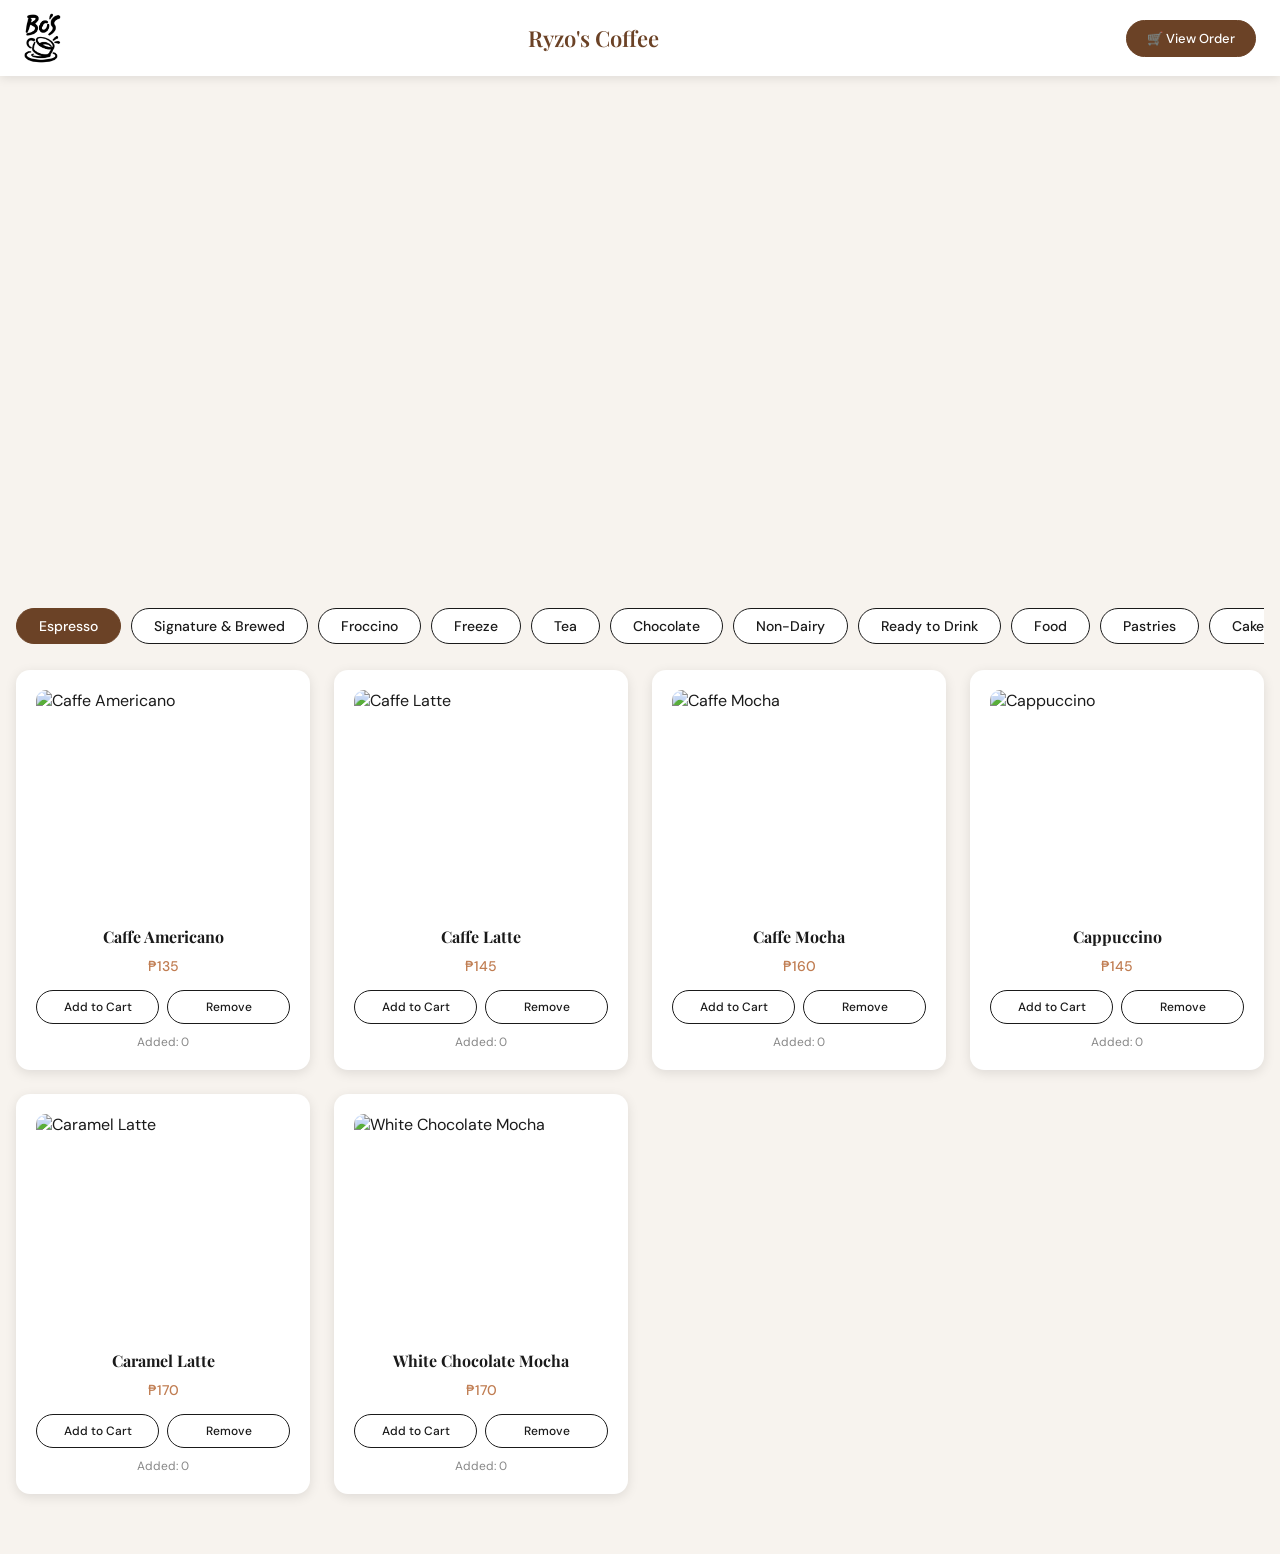
==== index.html @ 42a9e1d9 "changes" ====
<!DOCTYPE html>
<html lang="en">

<head>
    <meta charset="UTF-8">
    <meta http-equiv="X-UA-Compatible" content="IE=edge">
    <meta name="viewport" content="width=device-width, initial-scale=1.0">
    <title>Ryzo's Coffee Menu</title>
    <link rel="stylesheet" href="style.css">
    <link href="https://fonts.googleapis.com/css2?family=Playfair+Display:wght@600&family=DM+Sans:wght@400;500&display=swap" rel="stylesheet">
</head>

<body>

    <nav id="navbar">
        <div id="navbar-inner">
            <img src="logo.png" alt="Logo" id="nav-logo">
            <p id="nav-title">Ryzo's Coffee</p>
            <button id="order-btn">🛒 View Order</button>
        </div>
    </nav>

    <video id="banner" src="banner.mp4" autoplay loop muted playsinline></video>

    <section id="menu-section">
        <div id="menu-tabs">
            <button class="menu-tab active" data-category="espresso">Espresso</button>
            <button class="menu-tab" data-category="signature">Signature & Brewed</button>
            <button class="menu-tab" data-category="froccino">Froccino</button>
            <button class="menu-tab" data-category="freeze">Freeze</button>
            <button class="menu-tab" data-category="tea">Tea</button>
            <button class="menu-tab" data-category="chocolate">Chocolate</button>
            <button class="menu-tab" data-category="nondairy">Non-Dairy</button>
            <button class="menu-tab" data-category="rtd">Ready to Drink</button>
            <button class="menu-tab" data-category="food">Food</button>
            <button class="menu-tab" data-category="pastries">Pastries</button>
            <button class="menu-tab" data-category="cakes">Cakes</button>
            <button class="menu-tab" data-category="beans">Coffee Beans</button>
            <button class="menu-tab" data-category="merchandise">Merch & Bags</button>
        </div>
        <div id="container"></div>
    </section>

    <div id="myModal" class="modal">
        <div class="modal-content">
            <div class="modal-header">
                <h4 class="modal-title">Your Order</h4>
                <button id="clear-all-btn">Clear All</button>
            </div>
            <div class="modal-body" id="cart-body"></div>
            <div class="modal-footer">
                <p id="orderNo"></p>
                <div class="footer-actions">
                    <span id="cartTotal">Total: ₱0</span>
                    <button id="placeOrderBtn">Place Order</button>
                </div>
            </div>
        </div>
    </div>

    <script src="index.js"></script>

</body>

</html>
---- style.css ----
@import url('https://fonts.googleapis.com/css2?family=Playfair+Display:wght@600&family=DM+Sans:wght@400;500&display=swap');

:root {
    --bg: #f7f3ee;
    --white: #ffffff;
    --black: #1a1a1a;
    --brown: #6b4226;
    --accent: #c07d52;
    --light-border: #e8dfd4;
    --text-muted: #888;
    --shadow: rgba(0, 0, 0, 0.10);
}

* {
    box-sizing: border-box;
}

body {
    margin: 0;
    padding: 0;
    display: flex;
    flex-direction: column;
    align-items: center;
    font-family: 'DM Sans', sans-serif;
    background-color: var(--bg);
    color: var(--black);
}

#navbar {
    width: 100%;
    position: fixed;
    top: 0;
    left: 0;
    z-index: 1000;
    background-color: var(--white);
    box-shadow: 0 2px 10px var(--shadow);
}

#navbar-inner {
    width: 100%;
    max-width: 1400px;
    margin: 0 auto;
    padding: 12px 24px;
    display: flex;
    align-items: center;
    justify-content: space-between;
    gap: 16px;
}

#nav-logo {
    height: 52px;
    width: auto;
}

#nav-title {
    flex: 1;
    text-align: center;
    font-family: 'Playfair Display', serif;
    font-size: 22px;
    font-weight: 600;
    margin: 0;
    color: var(--brown);
}

#banner {
    width: 100%;
    max-width: 1400px;
    height: 480px;
    object-fit: cover;
    border-radius: 16px;
    margin: 100px auto 0 auto;
    display: block;
}

#menu-section {
    width: 100%;
    max-width: 1400px;
    padding: 0 16px;
}

#menu-tabs {
    display: flex;
    gap: 10px;
    margin: 28px 0 20px 0;
    overflow-x: auto;
    padding-bottom: 6px;
    scrollbar-width: thin;
    scrollbar-color: var(--brown) transparent;
}

#menu-tabs::-webkit-scrollbar {
    height: 4px;
}

#menu-tabs::-webkit-scrollbar-thumb {
    background-color: var(--brown);
    border-radius: 999px;
}

.menu-tab {
    border-radius: 999px;
    padding: 8px 22px;
    border: 1.5px solid var(--black);
    background-color: var(--white);
    cursor: pointer;
    font-family: 'DM Sans', sans-serif;
    font-size: 14px;
    font-weight: 500;
    transition: background-color 0.2s, color 0.2s;
    white-space: nowrap;
    flex-shrink: 0;
}

.menu-tab.active {
    background-color: var(--brown);
    color: var(--white);
    border-color: var(--brown);
}

.menu-tab:hover {
    background-color: var(--black);
    color: var(--white);
    border-color: var(--black);
}

#container {
    display: grid;
    grid-template-columns: repeat(4, 1fr);
    gap: 24px;
    margin-bottom: 60px;
}

.card {
    background-color: var(--white);
    border-radius: 14px;
    padding: 20px;
    box-shadow: 0 3px 12px var(--shadow);
    display: flex;
    flex-direction: column;
    justify-content: space-between;
    height: 400px;
    transition: transform 0.2s, box-shadow 0.2s;
}

.card:hover {
    transform: translateY(-4px);
    box-shadow: 0 8px 20px rgba(0, 0, 0, 0.14);
}

.card .image {
    width: 100%;
    height: 220px;
    object-fit: cover;
    border-radius: 10px;
}

.card .item {
    font-family: 'Playfair Display', serif;
    font-size: 16px;
    margin: 10px 0 4px 0;
    color: var(--black);
    text-align: center;
}

.card .price {
    font-size: 14px;
    color: var(--accent);
    font-weight: 500;
    text-align: center;
    margin: 0;
}

.item-count {
    font-size: 12px;
    color: var(--text-muted);
    text-align: center;
    margin: 4px 0 0 0;
}

.button-row {
    display: flex;
    justify-content: center;
    gap: 8px;
    margin-top: 10px;
}

.button-row button {
    flex: 1;
}

button {
    background-color: var(--white);
    color: var(--black);
    border: 1.5px solid var(--black);
    padding: 8px 16px;
    border-radius: 999px;
    font-family: 'DM Sans', sans-serif;
    font-size: 12px;
    font-weight: 500;
    cursor: pointer;
    transition: background-color 0.2s, color 0.2s;
}

button:hover {
    background-color: var(--black);
    color: var(--white);
}

#order-btn {
    background-color: var(--brown);
    color: var(--white);
    border-color: var(--brown);
    font-size: 13px;
    padding: 9px 20px;
}

#order-btn:hover {
    background-color: var(--black);
    border-color: var(--black);
}

.modal {
    display: none;
    position: fixed;
    z-index: 999;
    top: 0;
    left: 0;
    width: 100%;
    height: 100%;
    background-color: rgba(0, 0, 0, 0.25);
}

.modal-content {
    position: absolute;
    right: 0;
    top: 72px;
    height: calc(100% - 72px);
    width: 380px;
    background-color: var(--white);
    border-left: 1px solid var(--light-border);
    padding: 20px;
    display: flex;
    flex-direction: column;
    justify-content: space-between;
    box-shadow: -4px 0 16px rgba(0, 0, 0, 0.12);
    overflow: hidden;
}

.modal-header {
    display: flex;
    justify-content: space-between;
    align-items: center;
    margin-bottom: 12px;
    border-bottom: 1.5px solid var(--light-border);
    padding-bottom: 10px;
}

.modal-title {
    font-family: 'Playfair Display', serif;
    font-size: 20px;
    margin: 0;
    color: var(--brown);
}

.modal-body {
    flex: 1;
    overflow-y: auto;
    padding-right: 4px;
}

.modal-footer {
    border-top: 1.5px solid var(--light-border);
    padding-top: 14px;
}

.footer-actions {
    display: flex;
    justify-content: space-between;
    align-items: center;
    gap: 12px;
}

#cartTotal {
    font-weight: 600;
    font-size: 16px;
    color: var(--brown);
}

#placeOrderBtn {
    background-color: var(--brown);
    color: var(--white);
    border-color: var(--brown);
    padding: 10px 20px;
    font-size: 13px;
}

#placeOrderBtn:hover {
    background-color: var(--black);
    border-color: var(--black);
}

#clear-all-btn {
    background-color: transparent;
    color: #c0392b;
    border: 1.5px solid #c0392b;
    padding: 5px 14px;
    font-size: 12px;
    border-radius: 999px;
}

#clear-all-btn:hover {
    background-color: #c0392b;
    color: var(--white);
}

#orderNo {
    font-size: 14px;
    color: var(--brown);
    text-align: center;
    margin: 0 0 10px 0;
    display: none;
}
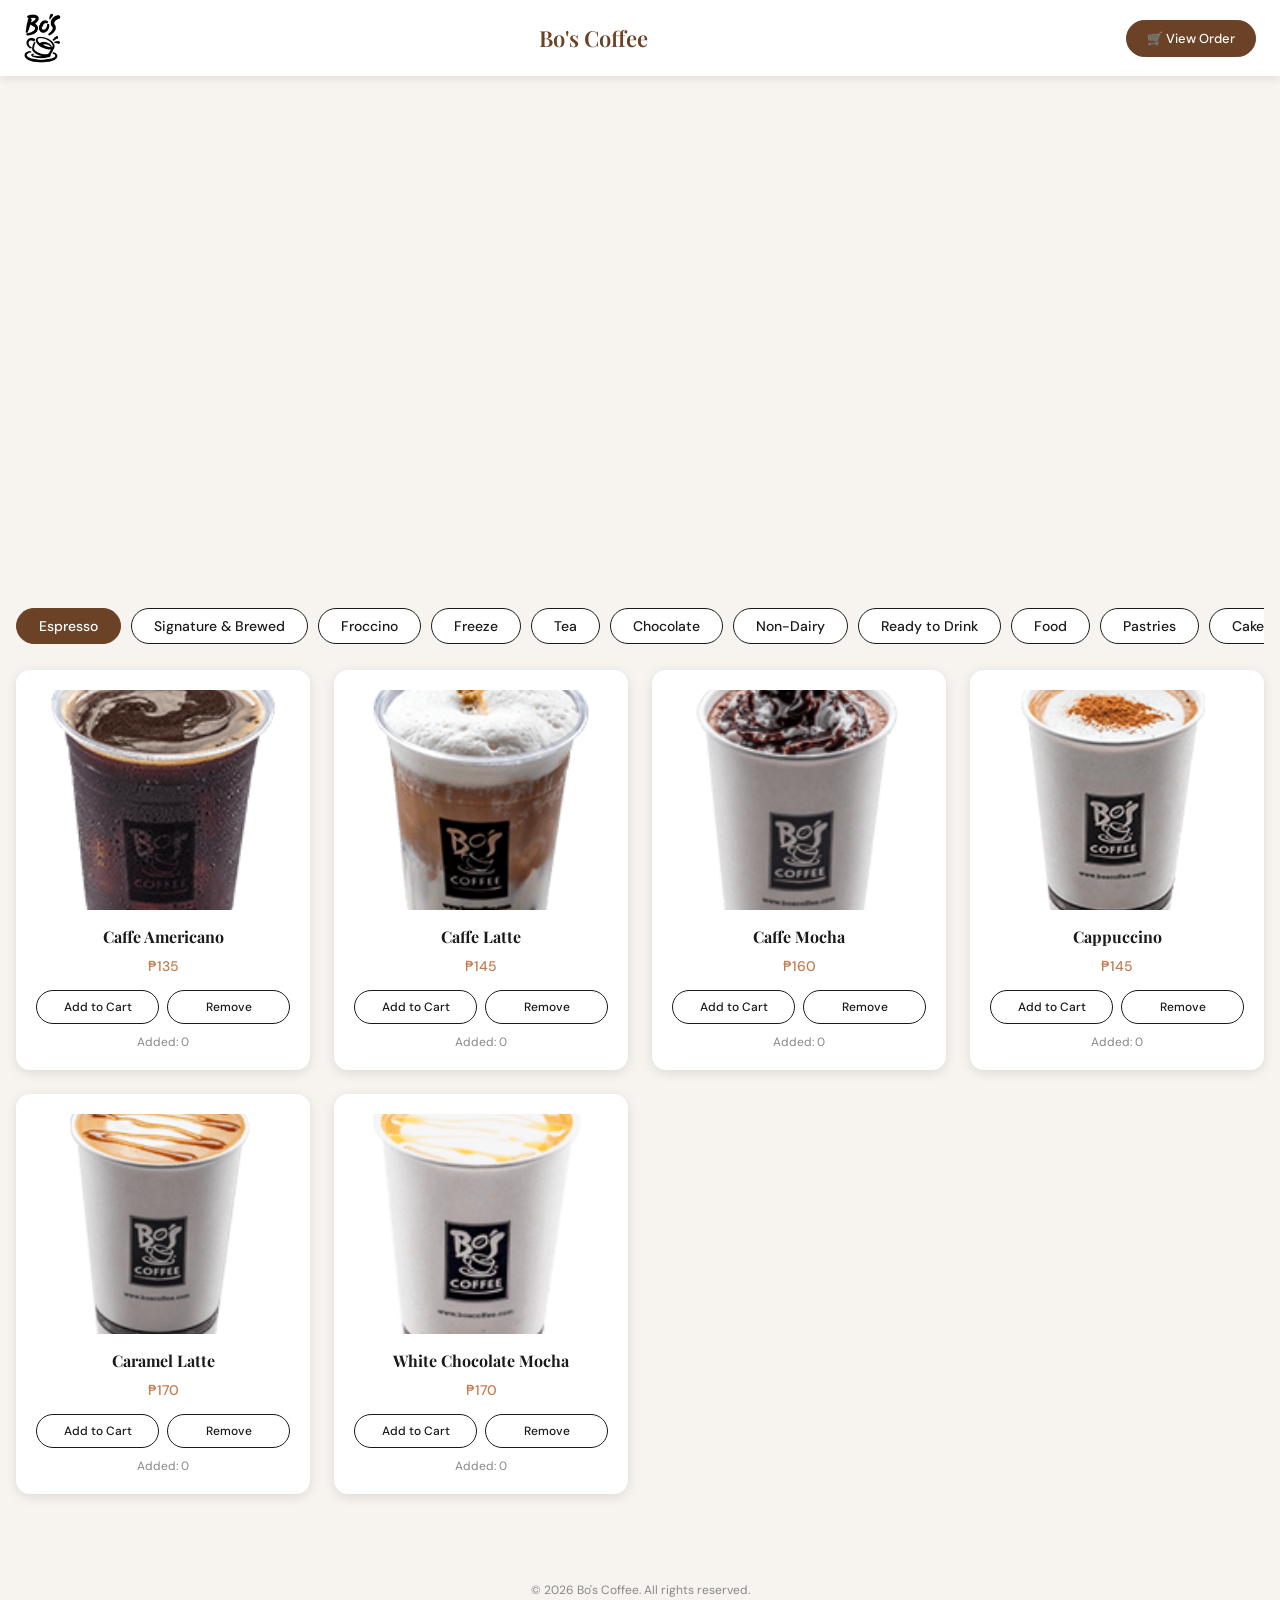
==== commit 5fa3f56e: "Changes" ====
--- a/index.html
+++ b/index.html
@@ -15,7 +15,7 @@
     <nav id="navbar">
         <div id="navbar-inner">
             <img src="logo.png" alt="Logo" id="nav-logo">
-            <p id="nav-title">Ryzo's Coffee</p>
+            <p id="nav-title">Bo's Coffee</p>
             <button id="order-btn">🛒 View Order</button>
         </div>
     </nav>
@@ -58,6 +58,10 @@
         </div>
     </div>
 
+    <footer id="site-footer">
+        <p>© 2026 Bo's Coffee. All rights reserved.</p>
+    </footer>
+
     <script src="index.js"></script>
 
 </body>
--- a/style.css
+++ b/style.css
@@ -319,4 +319,12 @@
     text-align: center;
     margin: 0 0 10px 0;
     display: none;
-}+}
+
+#site-footer {
+    width: 100%;
+    padding: 16px 0 24px 0;
+    text-align: center;
+    font-size: 12px;
+    color: var(--text-muted);
+}
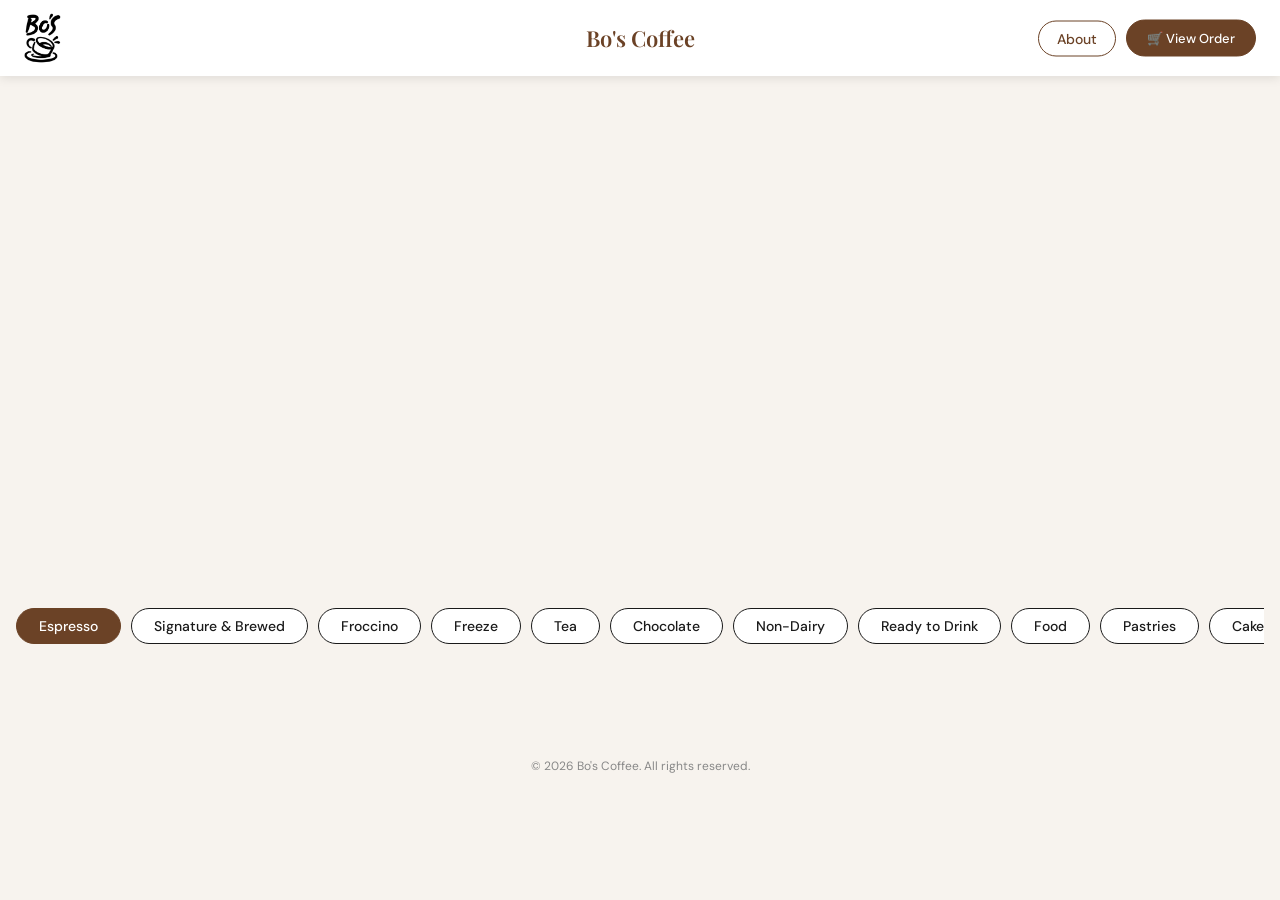
==== commit a5cf5f67: "changes" ====
--- a/index.html
+++ b/index.html
@@ -6,7 +6,7 @@
     <meta http-equiv="X-UA-Compatible" content="IE=edge">
     <meta name="viewport" content="width=device-width, initial-scale=1.0">
     <title>Ryzo's Coffee Menu</title>
-    <link rel="stylesheet" href="style.css">
+    <link rel="stylesheet" href="bo's.css">
     <link href="https://fonts.googleapis.com/css2?family=Playfair+Display:wght@600&family=DM+Sans:wght@400;500&display=swap" rel="stylesheet">
 </head>
 
@@ -16,7 +16,10 @@
         <div id="navbar-inner">
             <img src="logo.png" alt="Logo" id="nav-logo">
             <p id="nav-title">Bo's Coffee</p>
-            <button id="order-btn">🛒 View Order</button>
+            <div style="display:flex; gap:10px; align-items:center;">
+                <a href="about.html" style="font-family:'DM Sans',sans-serif; font-size:14px; font-weight:500; color:var(--brown); text-decoration:none; padding:8px 18px; border-radius:999px; border:1.5px solid var(--brown); transition:background 0.2s,color 0.2s;" onmouseover="this.style.background='var(--brown)';this.style.color='#fff'" onmouseout="this.style.background='transparent';this.style.color='var(--brown)'">About</a>
+                <button id="order-btn">🛒 View Order</button>
+            </div>
         </div>
     </nav>
 
@@ -62,7 +65,7 @@
         <p>© 2026 Bo's Coffee. All rights reserved.</p>
     </footer>
 
-    <script src="index.js"></script>
+    <script src="Bo's.js"></script>
 
 </body>
 
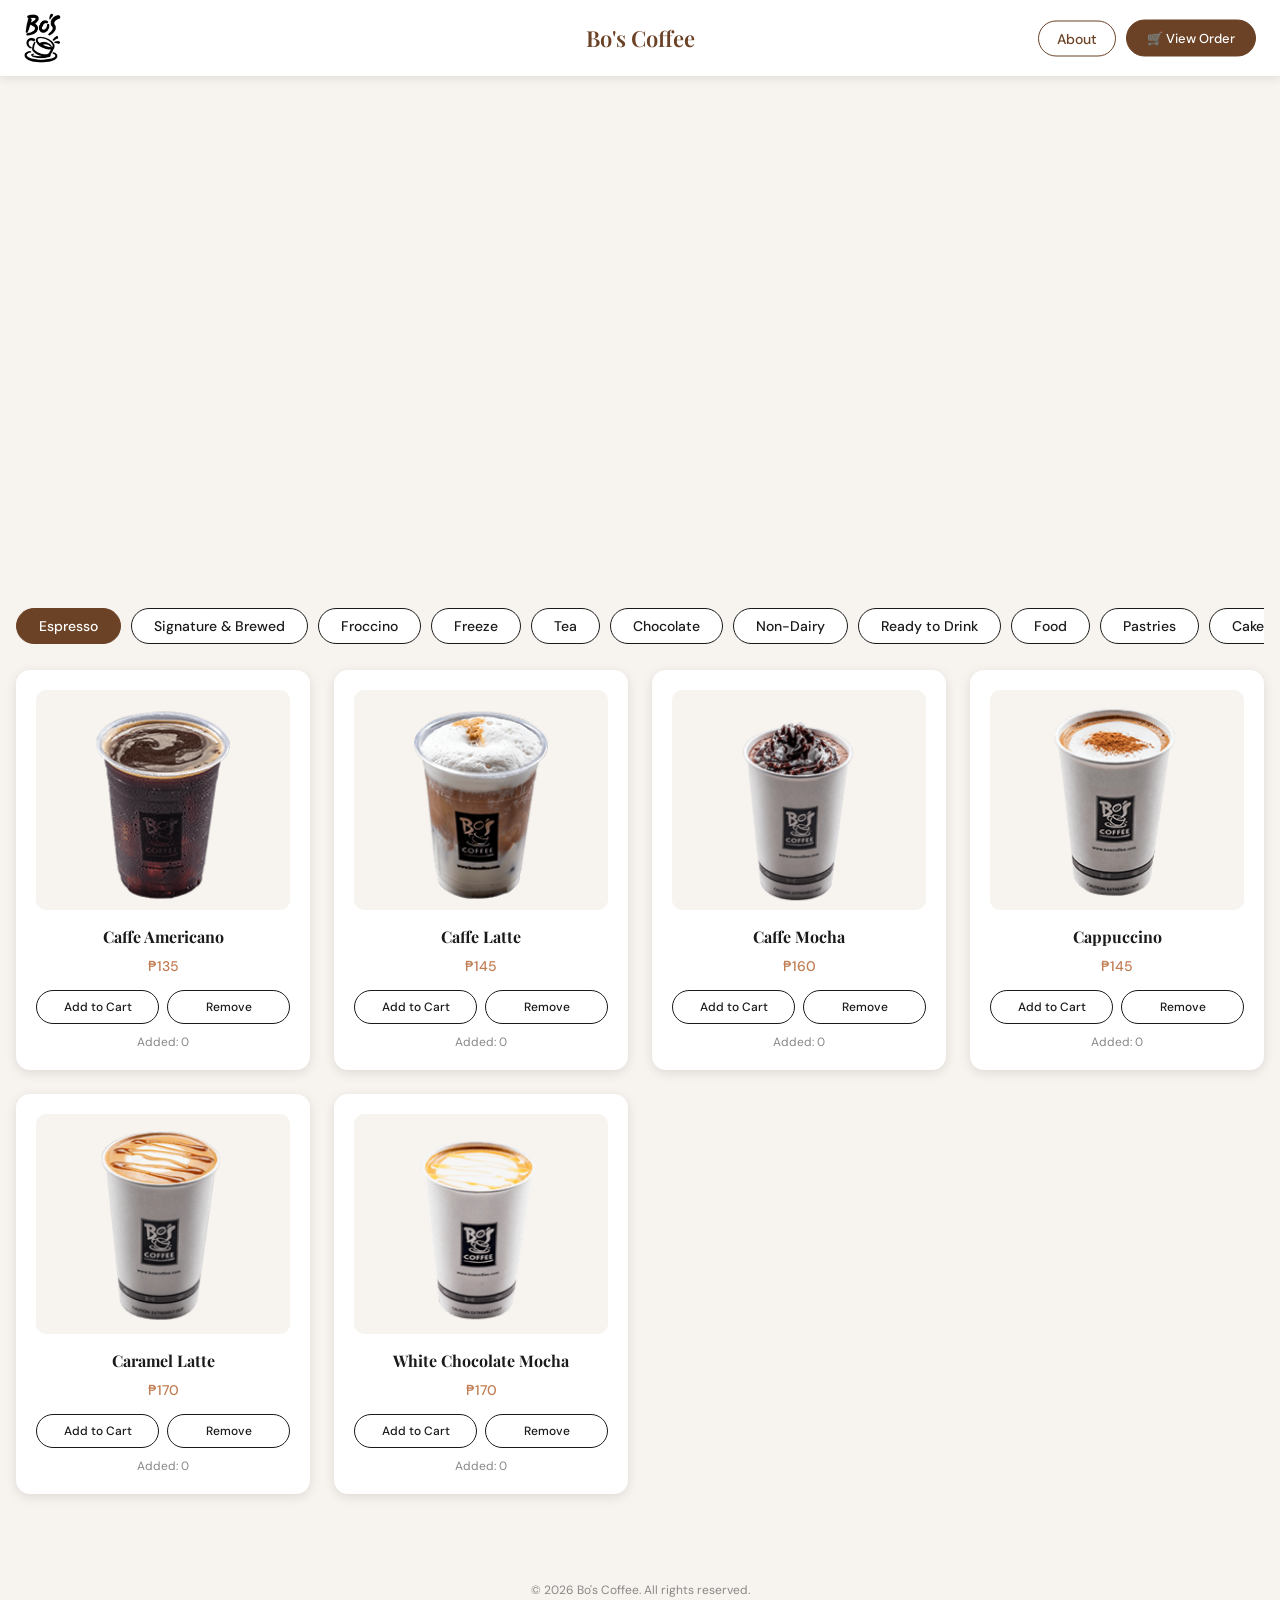
==== commit 58af5603: "changes" ====
--- a/index.html
+++ b/index.html
@@ -65,7 +65,7 @@
         <p>© 2026 Bo's Coffee. All rights reserved.</p>
     </footer>
 
-    <script src="Bo's.js"></script>
+    <script src="index.js"></script>
 
 </body>
 
